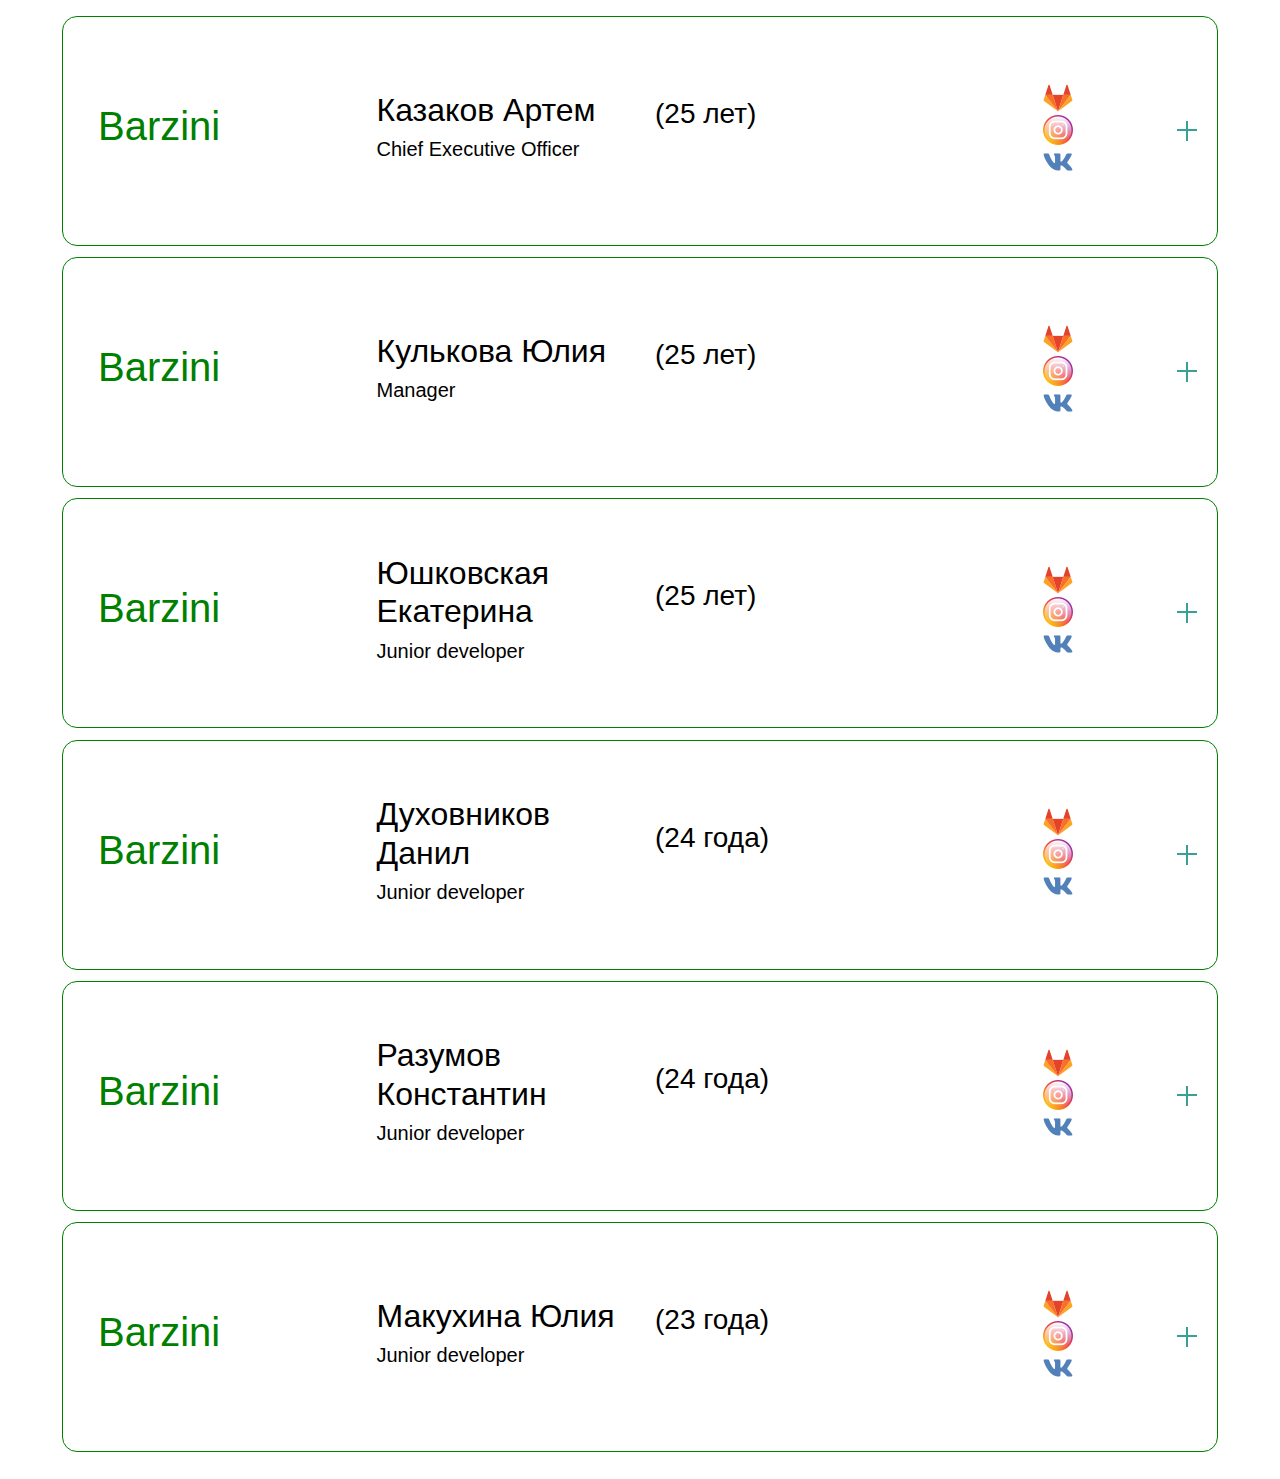
==== html/index.html @ e49d43fc "added card for other commands" ====
<!DOCTYPE html>
<html lang="en">

<head>
  <meta charset="UTF-8">
  <meta name="viewport" content="width=device-width, initial-scale=1.0">
  <link rel="stylesheet" href="../css/bootstrap.css">
  <link rel="stylesheet" href="../css/style.css">
  <title>Document</title>
</head>

<body>
  <div class="container">
    <div class="row">
      <div class="card">
        <div class="card_header">
          <div class="col-md-3">
            <div class="card__team_box">
              <h1>Barzini</h1>
            </div>
          </div>
          <div class="col-md-3">
            <div class="card__text-box">
              <h2>Казаков Артем</h2>
              <h5>Chief Executive Officer</h5>
            </div>
          </div>
          <div class="col-md-3">
            <div class="card__age-box">
              <h3>(25 лет)</h3>
            </div>
          </div>
          <div class="col-md-3">
            <div class="card__link_box">
              <img src="../img/Gitlab.png" alt="GitLab" class="card__link-logo" />
              <img src="../img/instagram.png" alt="Instagram" class="card__link-logo" />
              <img src="../img/Vk.png" alt="Vk" class="card__link-logo" />
            </div>
          </div>
        </div>
        <div class="card_body">
          <div class="col-md-6">
            <div class="card_body_complete">
              <h5><strong>Завершенные проекты:</strong></h5>
              <ul class="list">
                <li>1;</li>
                <li>2;</li>
                <li>3;</li>
              </ul>
            </div>
          </div>
          <div class="col-md-6">
            <div class="card_body_unfinished">
              <h5><strong>Проекты в работе:</strong></h5>
              <ul class="list">
                <li>1;</li>
                <li>2;</li>
                <li>3;</li>
              </ul>
            </div>
          </div>
        </div>
      </div>
    </div>

    <div class="row">
      <div class="card">
        <div class="card_header">
          <div class="col-md-3">
            <div class="card__team_box">
              <h1>Barzini</h1>
            </div>
          </div>
          <div class="col-md-3">
            <div class="card__text-box">
              <h2>Кулькова Юлия</h2>
              <h5>Manager</h5>
            </div>
          </div>
          <div class="col-md-3">
            <div class="card__age-box">
              <h3>(25 лет)</h3>
            </div>
          </div>
          <div class="col-md-3">
            <div class="card__link_box">
              <img src="../img/Gitlab.png" alt="GitLab" class="card__link-logo" />
              <img src="../img/instagram.png" alt="Instagram" class="card__link-logo" />
              <img src="../img/Vk.png" alt="Vk" class="card__link-logo" />
            </div>
          </div>
        </div>
        <div class="card_body">
          <div class="col-md-6">
            <div class="card_body_complete">
              <h5><strong>Завершенные проекты:</strong></h5>
              <ul class="list">
              </ul>
            </div>
          </div>
          <div class="col-md-6">
            <div class="card_body_unfinished">
              <h5><strong>Проекты в работе:</strong></h5>
              <ul class="list">
                <li>korvetcenter</li>
                <li>medblog</li>
              </ul>
            </div>
          </div>
        </div>
      </div>
    </div>

    <div class="row">
      <div class="card">
        <div class="card_header">
          <div class="col-md-3">
            <div class="card__team_box">
              <h1>Barzini</h1>
            </div>
          </div>
          <div class="col-md-3">
            <div class="card__text-box">
              <h2>Юшковская Екатерина</h2>
              <h5>Junior developer</h5>
            </div>
          </div>
          <div class="col-md-3">
            <div class="card__age-box">
              <h3>(25 лет)</h3>
            </div>
          </div>
          <div class="col-md-3">
            <div class="card__link_box">
              <img src="../img/Gitlab.png" alt="GitLab" class="card__link-logo" />
              <img src="../img/instagram.png" alt="Instagram" class="card__link-logo" />
              <img src="../img/Vk.png" alt="Vk" class="card__link-logo" />
            </div>
          </div>
        </div>
        <div class="card_body">
          <div class="col-md-6">
            <div class="card_body_complete">
              <h5><strong>Завершенные проекты:</strong></h5>
              <ul class="list">
                <li>генератор имен</li>
                <li>портфолио</li>
                <li>фотограф</li>
              </ul>
            </div>
          </div>
          <div class="col-md-6">
            <div class="card_body_unfinished">
              <h5><strong>Проекты в работе:</strong></h5>
              <ul class="list">
                <li>korvetcenter</li>
              </ul>
            </div>
          </div>
        </div>
      </div>
    </div>

    <div class="row">
      <div class="card">
        <div class="card_header">
          <div class="col-md-3">
            <div class="card__team_box">
              <h1>Barzini</h1>
            </div>
          </div>
          <div class="col-md-3">
            <div class="card__text-box">
              <h2>Духовников Данил</h2>
              <h5>Junior developer</h5>
            </div>
          </div>
          <div class="col-md-3">
            <div class="card__age-box">
              <h3>(24 года)</h3>
            </div>
          </div>
          <div class="col-md-3">
            <div class="card__link_box">
              <img src="../img/Gitlab.png" alt="GitLab" class="card__link-logo" />
              <img src="../img/instagram.png" alt="Instagram" class="card__link-logo" />
              <img src="../img/Vk.png" alt="Vk" class="card__link-logo" />
            </div>
          </div>
        </div>
        <div class="card_body">
          <div class="col-md-6">
            <div class="card_body_complete">
              <h5><strong>Завершенные проекты:</strong></h5>
              <ul class="list">
              </ul>
            </div>
          </div>
          <div class="col-md-6">
            <div class="card_body_unfinished">
              <h5><strong>Проекты в работе:</strong></h5>
              <ul class="list">
                <li>korvetcenter</li>
                <li>medblog</li>
              </ul>
            </div>
          </div>
        </div>
      </div>
    </div>

    <div class="row">
      <div class="card">
        <div class="card_header">
          <div class="col-md-3">
            <div class="card__team_box">
              <h1>Barzini</h1>
            </div>
          </div>
          <div class="col-md-3">
            <div class="card__text-box">
              <h2>Разумов Константин</h2>
              <h5>Junior developer</h5>
            </div>
          </div>
          <div class="col-md-3">
            <div class="card__age-box">
              <h3>(24 года)</h3>
            </div>
          </div>
          <div class="col-md-3">
            <div class="card__link_box">
              <img src="../img/Gitlab.png" alt="GitLab" class="card__link-logo" />
              <img src="../img/instagram.png" alt="Instagram" class="card__link-logo" />
              <img src="../img/Vk.png" alt="Vk" class="card__link-logo" />
            </div>
          </div>
        </div>
        <div class="card_body">
          <div class="col-md-6">
            <div class="card_body_complete">
              <h5><strong>Завершенные проекты:</strong></h5>
              <ul class="list">
                <li>сайт Анны Козаковой</li>
                <li>mypattayaholiday</li>
              </ul>
            </div>
          </div>
          <div class="col-md-6">
            <div class="card_body_unfinished">
              <h5><strong>Проекты в работе:</strong></h5>
              <ul class="list">
                <li>korvetcenter</li>
                <li>medblog</li>
              </ul>
            </div>
          </div>
        </div>
      </div>
    </div>
    <div class="row">
      <div class="card">
        <div class="card_header">
          <div class="col-md-3">
            <div class="card__team_box">
              <h1>Barzini</h1>
            </div>
          </div>
          <div class="col-md-3">
            <div class="card__text-box">
              <h2>Макухина Юлия</h2>
              <h5>Junior developer</h5>
            </div>
          </div>
          <div class="col-md-3">
            <div class="card__age-box">
              <h3>(23 года)</h3>
            </div>
          </div>
          <div class="col-md-3">
            <div class="card__link_box">
              <img src="../img/Gitlab.png" alt="GitLab" class="card__link-logo" />
              <img src="../img/instagram.png" alt="Instagram" class="card__link-logo" />
              <img src="../img/Vk.png" alt="Vk" class="card__link-logo" />
            </div>
          </div>
        </div>
        <div class="card_body">
          <div class="col-md-6">
            <div class="card_body_complete">
              <h5><strong>Завершенные проекты:</strong></h5>
              <ul class="list">
              </ul>
            </div>
          </div>
          <div class="col-md-6">
            <div class="card_body_unfinished">
              <h5><strong>Проекты в работе:</strong></h5>
              <ul class="list">
              </ul>
            </div>
          </div>
        </div>
      </div>
    </div>







    <script src="../js/jquery-3.5.1.min.js"></script>
    <script>
      $(".card_header").click(function () {
        if ($(this).hasClass('active')) {
          $(this).removeClass('active');
        } else {
          $(this).addClass("active");
        }
      });
    </script>
</body>

</html>
---- css/style.css ----
@font-face {
  font-family: "Rubik";
  font-weight: 300;
  src: url("fonts/rubik-v9-latin-300.woff") format("woff");
}
@font-face {
  font-family: "Rubik";
  font-weight: 400;
  src: url("fonts/rubik-v9-latin-500.woff") format("woff");
}
@font-face {
  font-family: "Rubik";
  font-weight: 500;
  src: url("fonts/rubik-v9-latin-regular.woff") format("woff");
}
*{
  box-sizing: border-box;
}
body{
  margin: 0;
  font-family: "Rubik", sans-serif;
  font-weight: 400;
  color: #8d93a7;
}
.container {
  max-width: 1180px;
  margin: 0 auto;
  padding: 1em 1.7em;
}

.card {
  width: 100%;
  justify-content: space-evenly;
  border: 1px solid #008000;
  padding: 1.5em 0.3em;
  border-radius: 15px;
  margin-bottom: 0.7rem;
  align-items: center;
  cursor: pointer;
}
.card:hover {
  box-shadow: 0 5px 10px rgba(40, 156, 25, 0.555);
  transition: box-shadow 0.3s;
}
.container .card .card_header {
  display: inline-flex;
  height: 180px;
  background: #fff;
  padding: 15px;
  color: #39a098;
  font-weight: 700;
  position: relative;
  cursor: pointer;
  align-items: center;
}
.container .card:first-child .card_header {
  width: 100%;
  border-top-left-radius: 3px;
  border-top-right-radius: 3px;
}
.container .card:last-child .card_header {
  border-bottom-left-radius: 3px;
  border-bottom-right-radius: 3px;
  border-bottom: 2px solid transparent;
}
.container .card:last-child .card_header:hover {
  border-bottom: 2px solid transparent;
}
.container .card .card_header:before,
.container .card .card_header:after {
  content: "";
  position: absolute;
  top: 50%;
  transform: translateY(-50%);
  right: 15px;
  width: 20px;
  height: 2px;
  background: #39a098;
}
.container .card .card_header:hover {
  color: #01645d;
  border-color: #01645d; 
}
.container .card .card_header:hover:before,
.container .card .card_header:hover:after{
background: #01645d;
}
.container .card .card_header:after {
  transform: rotate(-90deg);
  transition: all 0.5s ease;
}
.container .card .card_body {
  display: flex;
  width: 100%;
  height: 0px;
  transition: all 0.2s ease;
  overflow: hidden;
  border-color: black;
}
.container .card .card_body p{
  padding: 15px;
  font-size: 15px;
  line-height: 22px;
  color: black;
}
.container .card .card_header.active {
  color: #01645d;
  border-color: #01645d; 
}
.container .card:last-child .card_header.active {
  border-bottom: 2px solid #008000;
  border-bottom-left-radius: 0px;
  border-bottom-right-radius: 0px;
}
.container .card .card_header.active:before,
.container .card .card_header.active:after {
  background: #01645d;
} 
.container .card .card_header.active:after{
  transform: rotate(0deg);
}
.container .card .card_header.active + .card_body{
  height: 310px;
}
img {
  max-width: 100%;
}
.card_body_complete {
  color: black;
}
.card_body_complete p {
color: red;
}
.card_body_unfinished {
  color: red;
}
.card__link_box {
  display: grid;
  justify-content: space-around;
}
.card__text-box {
  display: block;
  color: black;
}
.card__team_box {
color: #008000;
}
.card__age-box {
  color: black;
  text-align: left;
}
.card__age-box h3 {
  text-align: left;
  margin-bottom: 13%;
}


/* *{ЙФ 1Й
  margin: 0;
  padding: 0;
  box-sizing: border-box;
  font-family: sans-serif;
}
body{
  background: #1f938a;
}
.container {
  width: 500px;
  margin: 80px auto 0;
}
.container .card .card_header {
  width: 100%;
  height: 50px;
  background: #fff;
  padding: 15px;
  color: #39a098;
  font-weight: 700;
  border-bottom: 2px solid #39a098;
  position: relative;
  cursor: pointer;
}
.container .card:first-child .card_header {
  border-top-left-radius: 3px;
  border-top-right-radius: 3px;
}
.container .card:last-child .card_header {
  border-bottom-left-radius: 3px;
  border-bottom-right-radius: 3px;
  border-bottom: 2px solid transparent;
}
.container .card:last-child .card_header:hover {
  border-bottom: 2px solid transparent;
}
.container .card .card_header:before,
.container .card .card_header:after {
  content: "";
  position: absolute;
  top: 50%;
  transform: translateY(-50%);
  right: 15px;
  width: 20px;
  height: 2px;
  background: #39a098;
}
.container .card .card_header:hover {
  color: #01645d;
  border-color: #01645d; 
}

.container .card .card_header:hover:before,
.container .card .card_header:hover:after{
background: #01645d;
}


.container .card .card_header:after {
  transform: rotate(-90deg);
  transition: all 0.5s ease;
}
.container .card .card_body {
  width: 100%;
  height: 0px;
  transition: all 0.2s ease;
  background: #39a098;
  overflow: hidden;
}
.container .card .card_body p{
  padding: 15px;
  font-size: 15px;
  line-height: 22px;
  color: #fff;
}
.container .card .card_header.active {
  color: #01645d;
  border-color: #01645d; 
}
.container .card:last-child .card_header.active {
  border-bottom: 2px solid #01645d;
  border-bottom-left-radius: 0px;
  border-bottom-right-radius: 0px;
}
.container .card .card_header.active:before,
.container .card .card_header.active:after {
  background: #01645d;
} 
.container .card .card_header.active:after{
  transform: rotate(0deg);
}
.container .card .card_header.active + .card_body{
  height: 180px;
} */
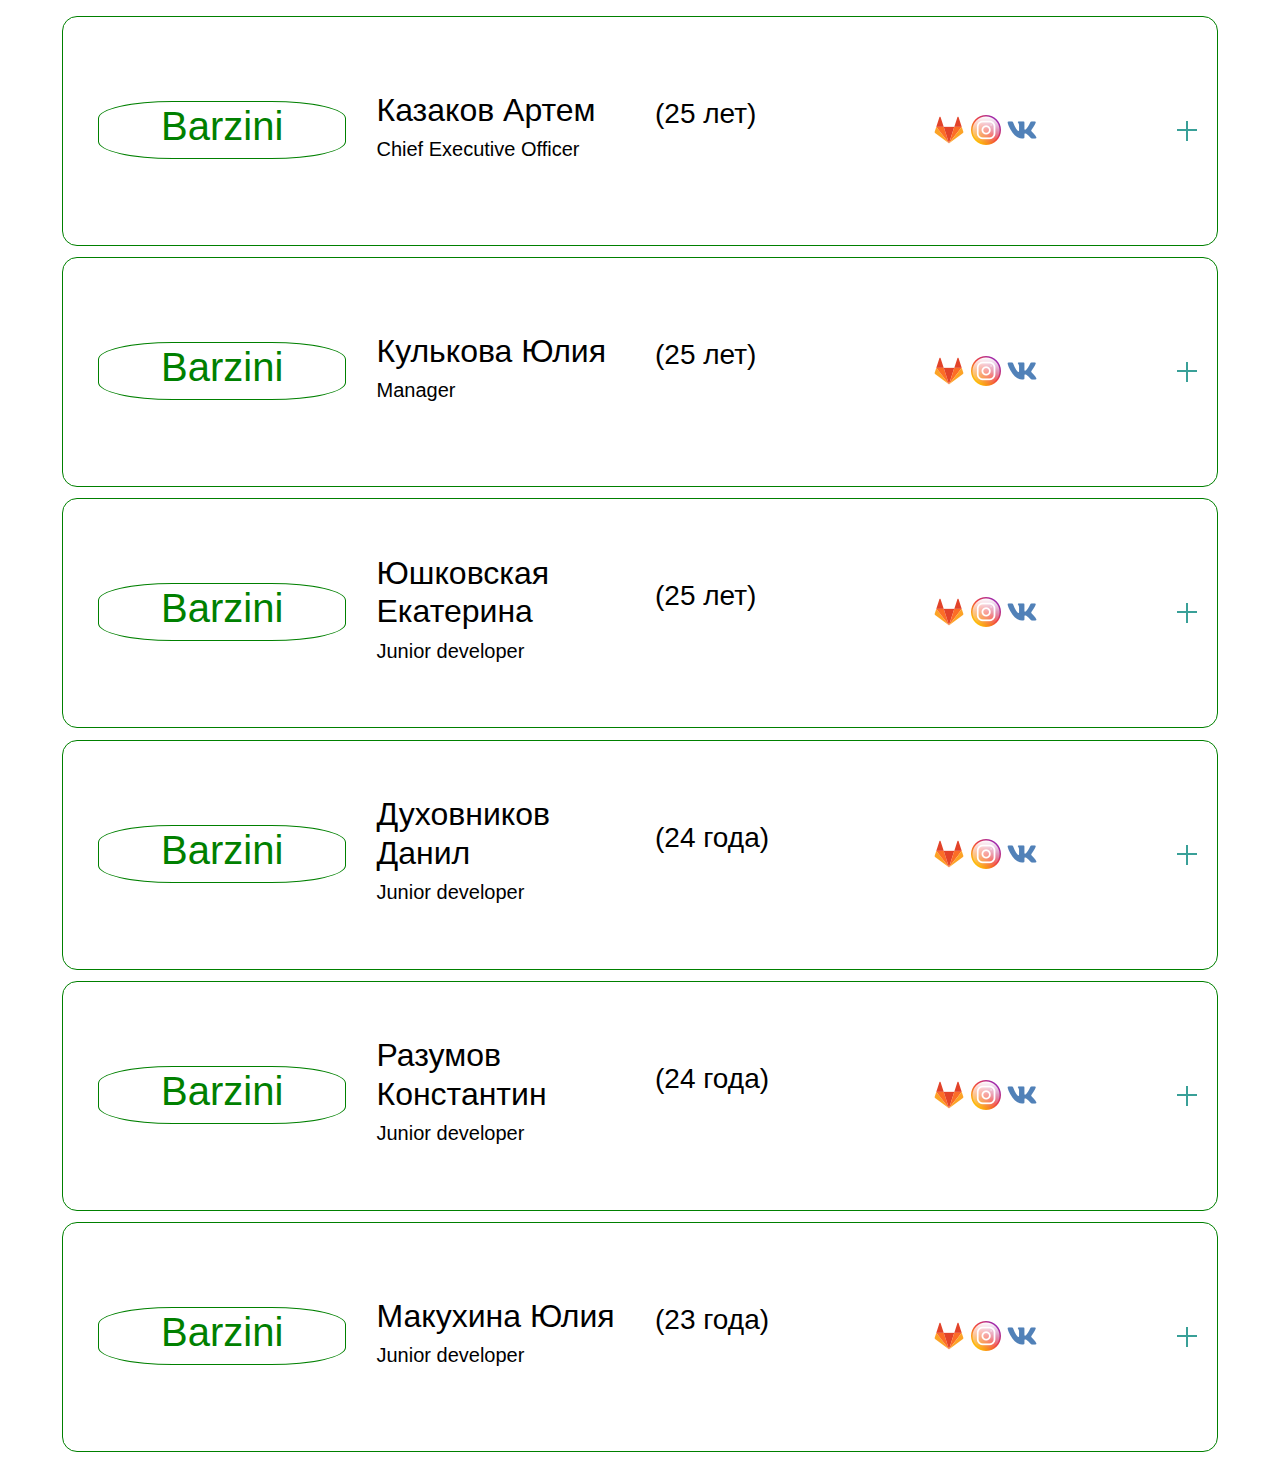
==== commit 7407b367: "finish" ====
--- a/html/index.html
+++ b/html/index.html
@@ -43,19 +43,13 @@
             <div class="card_body_complete">
               <h5><strong>Завершенные проекты:</strong></h5>
               <ul class="list">
-                <li>1;</li>
-                <li>2;</li>
-                <li>3;</li>
-              </ul>
-            </div>
-          </div>
-          <div class="col-md-6">
-            <div class="card_body_unfinished">
-              <h5><strong>Проекты в работе:</strong></h5>
-              <ul class="list">
-                <li>1;</li>
-                <li>2;</li>
-                <li>3;</li>
+              </ul>
+            </div>
+          </div>
+          <div class="col-md-6">
+            <div class="card_body_unfinished">
+              <h5><strong>Проекты в работе:</strong></h5>
+              <ul class="list">
               </ul>
             </div>
           </div>
--- a/css/style.css
+++ b/css/style.css
@@ -108,7 +108,7 @@
   border-color: #01645d; 
 }
 .container .card:last-child .card_header.active {
-  border-bottom: 2px solid #008000;
+  border-bottom: 1px solid #008000;
   border-bottom-left-radius: 0px;
   border-bottom-right-radius: 0px;
 }
@@ -120,22 +120,23 @@
   transform: rotate(0deg);
 }
 .container .card .card_header.active + .card_body{
-  height: 310px;
+  height: auto;
 }
 img {
   max-width: 100%;
 }
-.card_body_complete {
-  color: black;
-}
-.card_body_complete p {
-color: red;
-}
-.card_body_unfinished {
-  color: red;
+.card_body_complete h5{
+  display: block;
+  text-align: center;
+  color: black;
+}
+.card_body_unfinished h5{
+  display: block;
+  text-align: center;
+  color: black;
 }
 .card__link_box {
-  display: grid;
+  display: inline-block;
   justify-content: space-around;
 }
 .card__text-box {
@@ -143,6 +144,9 @@
   color: black;
 }
 .card__team_box {
+  text-align: center;
+  border: 1px solid;
+  border-radius: 30%;
 color: #008000;
 }
 .card__age-box {
@@ -153,99 +157,71 @@
   text-align: left;
   margin-bottom: 13%;
 }
-
-
-/* *{ЙФ 1Й
-  margin: 0;
+.list {
   padding: 0;
-  box-sizing: border-box;
-  font-family: sans-serif;
-}
-body{
-  background: #1f938a;
-}
-.container {
-  width: 500px;
-  margin: 80px auto 0;
-}
-.container .card .card_header {
-  width: 100%;
-  height: 50px;
-  background: #fff;
-  padding: 15px;
-  color: #39a098;
-  font-weight: 700;
-  border-bottom: 2px solid #39a098;
+  list-style: none;
+  counter-reset: li;
+}
+.list li {
   position: relative;
-  cursor: pointer;
-}
-.container .card:first-child .card_header {
-  border-top-left-radius: 3px;
-  border-top-right-radius: 3px;
-}
-.container .card:last-child .card_header {
-  border-bottom-left-radius: 3px;
-  border-bottom-right-radius: 3px;
-  border-bottom: 2px solid transparent;
-}
-.container .card:last-child .card_header:hover {
-  border-bottom: 2px solid transparent;
-}
-.container .card .card_header:before,
-.container .card .card_header:after {
-  content: "";
+  border-left: 4px solid #008000;
+  padding: 16px 20px 16px 28px;
+  margin: 12px 0 12px 80px;
+  -webkit-transition-duration: 0.3s;
+  transition-duration: 0.3s;
+  color: black;
+}
+.list li:before {
+    line-height: 32px;
+    position: absolute;
+    top: 10px;
+    left:-80px;
+    width:80px;
+    text-align:center;
+    font-size: 29px;
+    font-weight: bold;
+    color: #008000;
+    counter-increment: li;
+    content: counter(li);
+    -webkit-transition-duration: 0.3s;
+    transition-duration: 0.3s;
+    -webkit-box-sizing: border-box;
+    -moz-box-sizing: border-box;
+    box-sizing: border-box;   
+}
+.list li:hover:before {
+  color: #008000;
+}
+.list li:after {
   position: absolute;
-  top: 50%;
-  transform: translateY(-50%);
-  right: 15px;
-  width: 20px;
-  height: 2px;
-  background: #39a098;
-}
-.container .card .card_header:hover {
-  color: #01645d;
-  border-color: #01645d; 
-}
-
-.container .card .card_header:hover:before,
-.container .card .card_header:hover:after{
-background: #01645d;
-}
-
-
-.container .card .card_header:after {
-  transform: rotate(-90deg);
-  transition: all 0.5s ease;
-}
-.container .card .card_body {
-  width: 100%;
-  height: 0px;
-  transition: all 0.2s ease;
-  background: #39a098;
-  overflow: hidden;
-}
-.container .card .card_body p{
-  padding: 15px;
-  font-size: 15px;
-  line-height: 22px;
-  color: #fff;
-}
-.container .card .card_header.active {
-  color: #01645d;
-  border-color: #01645d; 
-}
-.container .card:last-child .card_header.active {
-  border-bottom: 2px solid #01645d;
-  border-bottom-left-radius: 0px;
-  border-bottom-right-radius: 0px;
-}
-.container .card .card_header.active:before,
-.container .card .card_header.active:after {
-  background: #01645d;
+  top: 26px;
+  left: -40px;
+  width: 60px;
+  height: 60px;
+  border: 8px solid #008000;
+  border-radius: 50%;
+  content: '';
+  opacity: 0;
+  -webkit-transition: -webkit-transform 0.3s, opacity 0.3s;
+  -moz-transition: -moz-transform 0.3s, opacity 0.3s;
+  transition: transform 0.3s, opacity 0.3s;
+  -webkit-transform: translateX(-50%) translateY(-50%) scale(0.1);
+  -moz-transform: translateX(-50%) translateY(-50%) scale(0.1);
+  transform: translateX(-50%) translateY(-50%) scale(0.1);
+  pointer-events: none;
+  -webkit-box-sizing: border-box;
+  -moz-box-sizing: border-box;
+  box-sizing: border-box;        
+}
+.list li:hover:after {
+  opacity: 0.2;
+  -webkit-transform: translateX(-50%) translateY(-50%) scale(1);
+  -moz-transform: translateX(-50%) translateY(-50%) scale(1);
+  transform: translateX(-50%) translateY(-50%) scale(1);
 } 
-.container .card .card_header.active:after{
-  transform: rotate(0deg);
-}
-.container .card .card_header.active + .card_body{
-  height: 180px;
-} */+.card_body_unfinished {
+  margin-top: 7%;
+}   
+.card_body_complete {
+  margin-top: 7%;
+}
